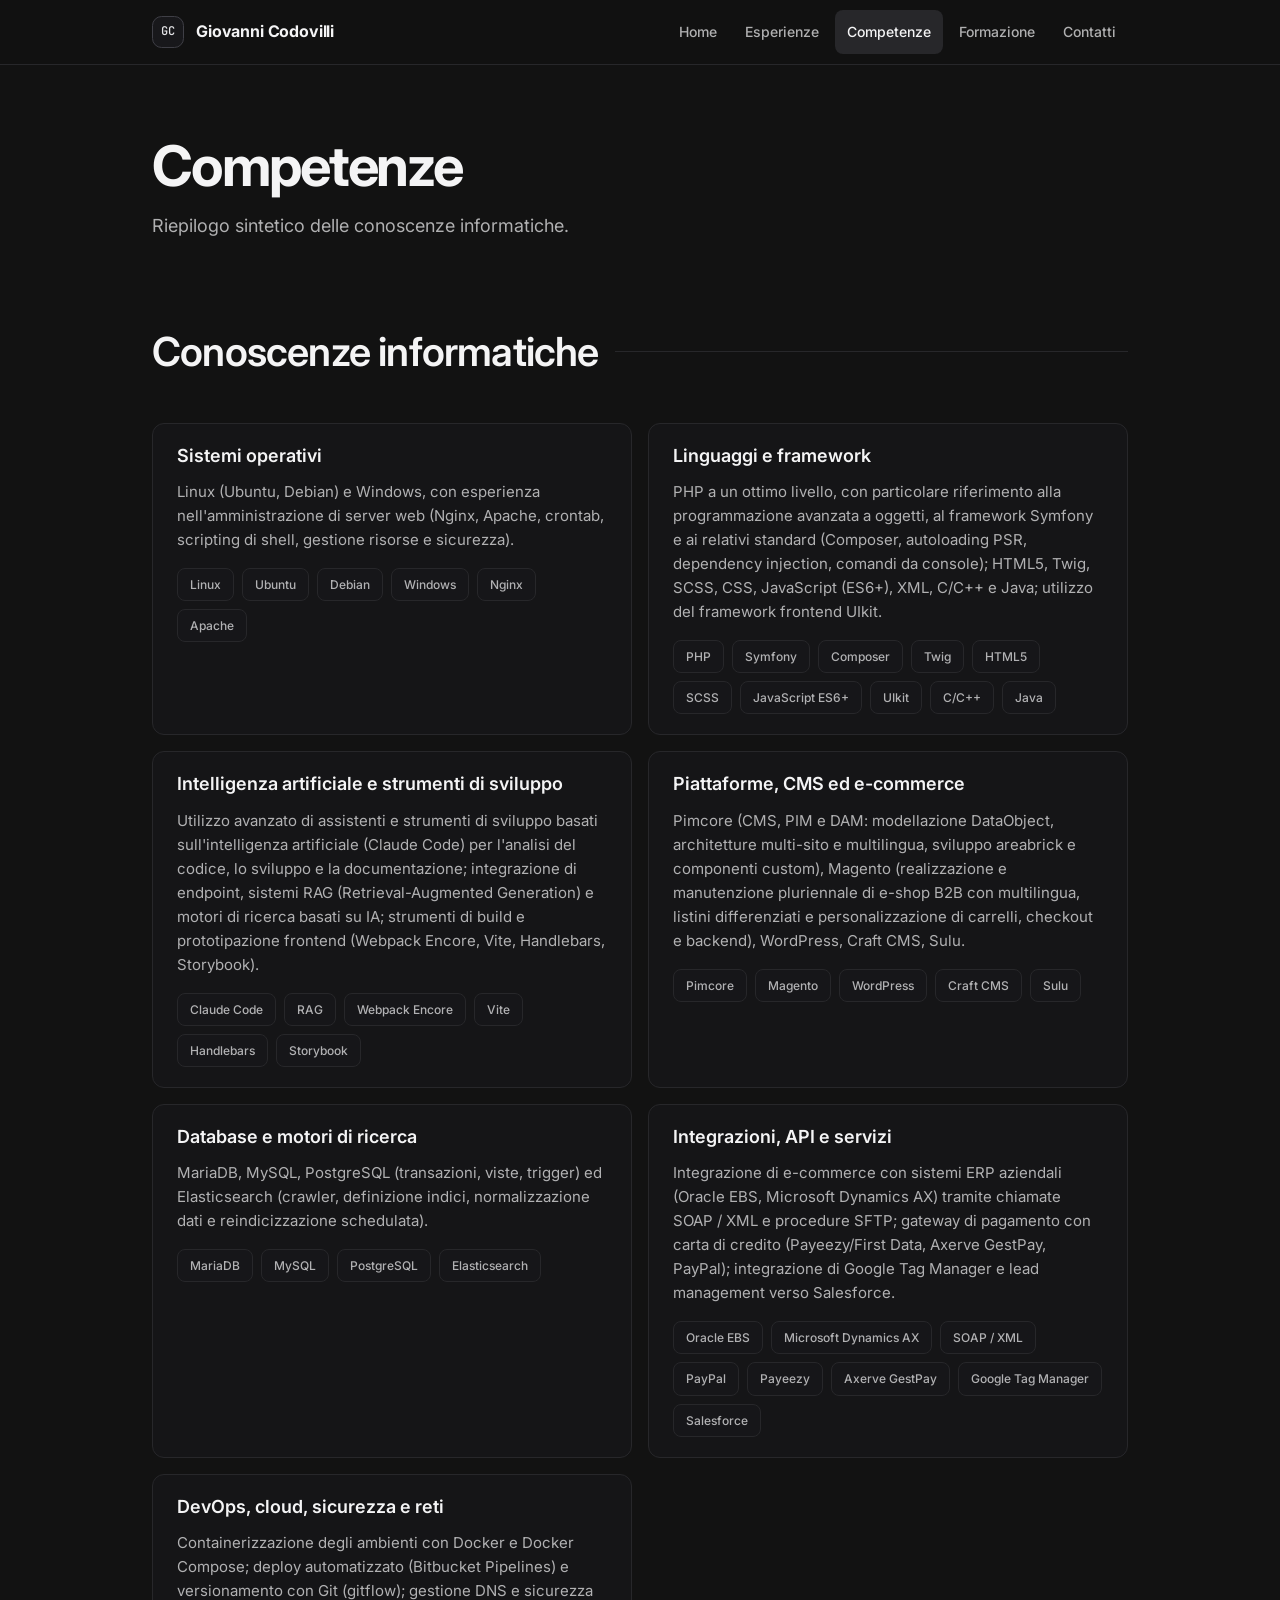
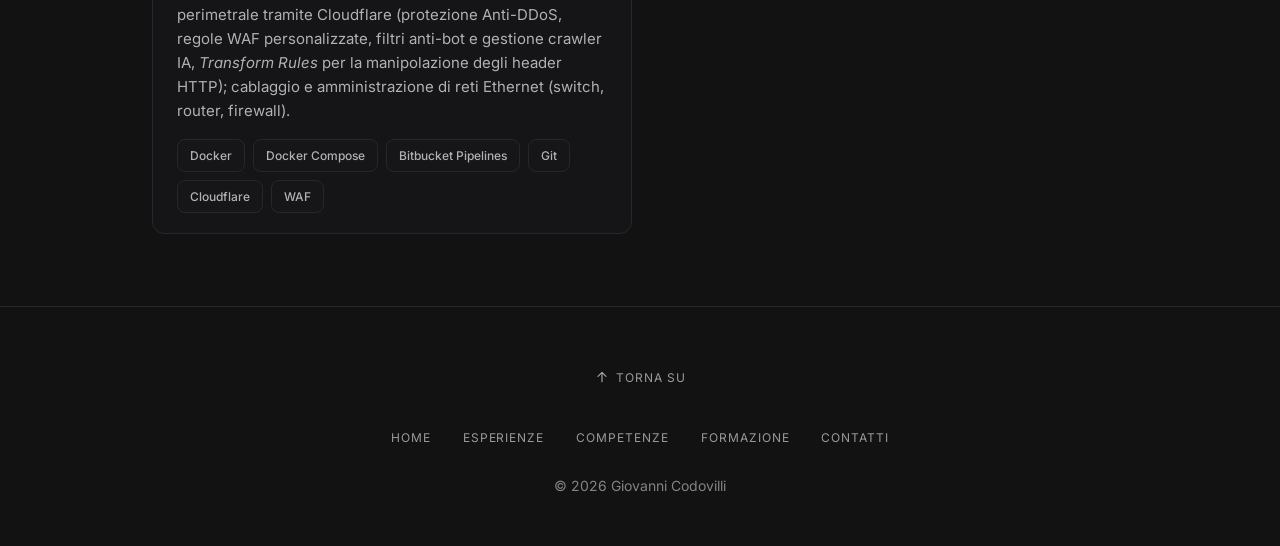
==== competenze.html @ b134d9f5 "[dev] prima versione minisito cv" ====
<!doctype html>
<html lang="it">
<head>
    <meta charset="utf-8">
    <meta name="viewport" content="width=device-width, initial-scale=1">
    <meta name="robots" content="noindex, nofollow">
    <title>Competenze — Giovanni Codovilli</title>
    <meta name="description" content="Competenze informatiche di Giovanni Codovilli: PHP, Symfony, Pimcore, Magento, Elasticsearch, Docker, integrazioni ERP.">
    <meta name="theme-color" content="#121212">
    <link rel="icon" href="img/favicon.svg" type="image/svg+xml">
    <link rel="preconnect" href="https://fonts.googleapis.com">
    <link rel="preconnect" href="https://fonts.gstatic.com" crossorigin>
    <link rel="stylesheet" href="https://fonts.googleapis.com/css2?family=Inter:wght@400;500;600;700&amp;family=JetBrains+Mono:wght@400;500&amp;display=swap">
    <link rel="stylesheet" href="css/style.css">
    <script src="js/main.js" defer></script>
</head>
<body id="top">
<a class="skip-link" href="#contenuto">Vai al contenuto</a>

<header class="site-header">
    <div class="container">
        <a class="brand" href="index.html"><span class="brand-mark" aria-hidden="true">GC</span>Giovanni Codovilli</a>
        <nav class="site-nav" aria-label="Navigazione principale">
            <ul>
                <li><a href="index.html">Home</a></li>
                <li><a href="esperienze.html">Esperienze</a></li>
                <li><a href="competenze.html" aria-current="page">Competenze</a></li>
                <li><a href="formazione.html">Formazione</a></li>
                <li><a href="contatti.html">Contatti</a></li>
            </ul>
        </nav>
    </div>
</header>

<main id="contenuto">
    <div class="page-intro">
        <div class="container">
            <h1>Competenze</h1>
            <p>Riepilogo sintetico delle conoscenze informatiche.</p>
        </div>
    </div>

    <section class="section" aria-labelledby="conoscenze">
        <div class="container">
            <div class="section-title"><h2 id="conoscenze">Conoscenze informatiche</h2></div>
            <div class="cards cards--2">
                <article class="card">
                    <h3>Sistemi operativi</h3>
                    <p>Linux (Ubuntu, Debian) e Windows, con esperienza nell'amministrazione di server web (Nginx, Apache, crontab, scripting di shell, gestione risorse e sicurezza).</p>
                    <ul class="tags" aria-label="Parole chiave: Sistemi operativi">
                        <li class="tag">Linux</li>
                        <li class="tag">Ubuntu</li>
                        <li class="tag">Debian</li>
                        <li class="tag">Windows</li>
                        <li class="tag">Nginx</li>
                        <li class="tag">Apache</li>
                    </ul>
                </article>
                <article class="card">
                    <h3>Linguaggi e framework</h3>
                    <p>PHP a un ottimo livello, con particolare riferimento alla programmazione avanzata a oggetti, al framework Symfony e ai relativi standard (Composer, autoloading PSR, dependency injection, comandi da console); HTML5, Twig, SCSS, CSS, JavaScript (ES6+), XML, C/C++ e Java; utilizzo del framework frontend UIkit.</p>
                    <ul class="tags" aria-label="Parole chiave: Linguaggi e framework">
                        <li class="tag">PHP</li>
                        <li class="tag">Symfony</li>
                        <li class="tag">Composer</li>
                        <li class="tag">Twig</li>
                        <li class="tag">HTML5</li>
                        <li class="tag">SCSS</li>
                        <li class="tag">JavaScript ES6+</li>
                        <li class="tag">UIkit</li>
                        <li class="tag">C/C++</li>
                        <li class="tag">Java</li>
                    </ul>
                </article>
                <article class="card">
                    <h3>Intelligenza artificiale e strumenti di sviluppo</h3>
                    <p>Utilizzo avanzato di assistenti e strumenti di sviluppo basati sull'intelligenza artificiale (Claude Code) per l'analisi del codice, lo sviluppo e la documentazione; integrazione di endpoint, sistemi RAG (Retrieval-Augmented Generation) e motori di ricerca basati su IA; strumenti di build e prototipazione frontend (Webpack Encore, Vite, Handlebars, Storybook).</p>
                    <ul class="tags" aria-label="Parole chiave: Intelligenza artificiale e strumenti di sviluppo">
                        <li class="tag">Claude Code</li>
                        <li class="tag">RAG</li>
                        <li class="tag">Webpack Encore</li>
                        <li class="tag">Vite</li>
                        <li class="tag">Handlebars</li>
                        <li class="tag">Storybook</li>
                    </ul>
                </article>
                <article class="card">
                    <h3>Piattaforme, CMS ed e-commerce</h3>
                    <p>Pimcore (CMS, PIM e DAM: modellazione DataObject, architetture multi-sito e multilingua, sviluppo areabrick e componenti custom), Magento (realizzazione e manutenzione pluriennale di e-shop B2B con multilingua, listini differenziati e personalizzazione di carrelli, checkout e backend), WordPress, Craft CMS, Sulu.</p>
                    <ul class="tags" aria-label="Parole chiave: Piattaforme, CMS ed e-commerce">
                        <li class="tag">Pimcore</li>
                        <li class="tag">Magento</li>
                        <li class="tag">WordPress</li>
                        <li class="tag">Craft CMS</li>
                        <li class="tag">Sulu</li>
                    </ul>
                </article>
                <article class="card">
                    <h3>Database e motori di ricerca</h3>
                    <p>MariaDB, MySQL, PostgreSQL (transazioni, viste, trigger) ed Elasticsearch (crawler, definizione indici, normalizzazione dati e reindicizzazione schedulata).</p>
                    <ul class="tags" aria-label="Parole chiave: Database e motori di ricerca">
                        <li class="tag">MariaDB</li>
                        <li class="tag">MySQL</li>
                        <li class="tag">PostgreSQL</li>
                        <li class="tag">Elasticsearch</li>
                    </ul>
                </article>
                <article class="card">
                    <h3>Integrazioni, API e servizi</h3>
                    <p>Integrazione di e-commerce con sistemi ERP aziendali (Oracle EBS, Microsoft Dynamics AX) tramite chiamate SOAP / XML e procedure SFTP; gateway di pagamento con carta di credito (Payeezy/First Data, Axerve GestPay, PayPal); integrazione di Google Tag Manager e lead management verso Salesforce.</p>
                    <ul class="tags" aria-label="Parole chiave: Integrazioni, API e servizi">
                        <li class="tag">Oracle EBS</li>
                        <li class="tag">Microsoft Dynamics AX</li>
                        <li class="tag">SOAP / XML</li>
                        <li class="tag">PayPal</li>
                        <li class="tag">Payeezy</li>
                        <li class="tag">Axerve GestPay</li>
                        <li class="tag">Google Tag Manager</li>
                        <li class="tag">Salesforce</li>
                    </ul>
                </article>
                <article class="card">
                    <h3>DevOps, cloud, sicurezza e reti</h3>
                    <p>Containerizzazione degli ambienti con Docker e Docker Compose; deploy automatizzato (Bitbucket Pipelines) e versionamento con Git (gitflow); gestione DNS e sicurezza perimetrale tramite Cloudflare (protezione Anti-DDoS, regole WAF personalizzate, filtri anti-bot e gestione crawler IA, <em>Transform Rules</em> per la manipolazione degli header HTTP); cablaggio e amministrazione di reti Ethernet (switch, router, firewall).</p>
                    <ul class="tags" aria-label="Parole chiave: DevOps, cloud, sicurezza e reti">
                        <li class="tag">Docker</li>
                        <li class="tag">Docker Compose</li>
                        <li class="tag">Bitbucket Pipelines</li>
                        <li class="tag">Git</li>
                        <li class="tag">Cloudflare</li>
                        <li class="tag">WAF</li>
                    </ul>
                </article>
            </div>
        </div>
    </section>
</main>

<footer class="site-footer">
    <div class="container">
        <a class="back-to-top" href="#top">
            <svg class="icon" viewBox="0 0 24 24" fill="none" stroke="currentColor" stroke-width="1.8" stroke-linecap="round" stroke-linejoin="round" aria-hidden="true"><path d="M12 19V5M6 11l6-6 6 6"/></svg>
            Torna su
        </a>
        <nav class="footer-nav" aria-label="Navigazione nel piè di pagina">
            <ul>
                <li><a href="index.html">Home</a></li>
                <li><a href="esperienze.html">Esperienze</a></li>
                <li><a href="competenze.html">Competenze</a></li>
                <li><a href="formazione.html">Formazione</a></li>
                <li><a href="contatti.html">Contatti</a></li>
            </ul>
        </nav>
        <p class="copyright">© 2026 Giovanni Codovilli</p>
    </div>
</footer>
</body>
</html>
---- css/style.css ----
/* Mini sito CV — Giovanni Codovilli
   Tema scuro "charcoal" ispirato a javier.self.cv, scritto da zero.
   Tutti i percorsi del sito sono relativi: si può caricare così com'è su https://codonet.altervista.org */

:root {
    --bg: #121212;
    --surface: #18181b;
    --text: #f4f4f5;
    --text-80: rgb(244 244 245 / .8);
    --text-70: rgb(244 244 245 / .7);
    --text-60: rgb(244 244 245 / .6);
    --text-50: rgb(244 244 245 / .5);
    --border: #27272a;
    --accent: #e4e4e7;
    --accent-dark: #a1a1aa;
    --accent-darker: #09090b;
    --muted: #27272a;
    --muted-alt: #3f3f46;
    --font-body: "Inter", system-ui, -apple-system, "Segoe UI", Roboto, sans-serif;
    --font-mono: "JetBrains Mono", ui-monospace, SFMono-Regular, Menlo, Consolas, monospace;
    --container: 64rem;
    --header-h: 4rem;
}

*,
*::before,
*::after {
    box-sizing: border-box;
}

html {
    scroll-behavior: smooth;
    scroll-padding-top: calc(var(--header-h) + 1rem);
    -webkit-text-size-adjust: 100%;
}

body {
    margin: 0;
    background: var(--bg);
    color: var(--text);
    font-family: var(--font-body);
    font-size: 1rem;
    line-height: 1.6;
    -webkit-font-smoothing: antialiased;
}

img,
svg {
    display: block;
    max-width: 100%;
}

a {
    color: inherit;
}

:focus-visible {
    outline: 2px solid var(--accent);
    outline-offset: 3px;
    border-radius: 4px;
}

.visually-hidden {
    position: absolute !important;
    width: 1px;
    height: 1px;
    padding: 0;
    margin: -1px;
    overflow: hidden;
    clip: rect(0 0 0 0);
    white-space: nowrap;
    border: 0;
}

.skip-link {
    position: absolute;
    left: 1rem;
    top: -10rem;
    z-index: 100;
    padding: .75rem 1rem;
    border-radius: .5rem;
    background: var(--text);
    color: var(--bg);
    font-weight: 600;
    text-decoration: none;
}

.skip-link:focus {
    top: 1rem;
}

.container {
    width: 100%;
    max-width: var(--container);
    margin: 0 auto;
    padding: 0 1.5rem;
}

/* ===== Header e navigazione ===== */
.site-header {
    position: sticky;
    top: 0;
    z-index: 50;
    border-bottom: 1px solid var(--border);
    background: rgb(18 18 18 / .82);
    -webkit-backdrop-filter: blur(12px);
    backdrop-filter: blur(12px);
}

.site-header .container {
    display: flex;
    align-items: center;
    justify-content: space-between;
    gap: 1rem;
    min-height: var(--header-h);
}

.brand {
    display: inline-flex;
    align-items: center;
    gap: .75rem;
    min-height: 2.75rem;
    font-weight: 700;
    letter-spacing: -.01em;
    text-decoration: none;
    white-space: nowrap;
}

.brand-mark {
    display: grid;
    place-items: center;
    width: 2rem;
    height: 2rem;
    border: 1px solid var(--muted-alt);
    border-radius: .6rem;
    background: var(--surface);
    font-family: var(--font-mono);
    font-size: .75rem;
    font-weight: 500;
    color: var(--accent);
}

.site-nav ul {
    display: flex;
    gap: .25rem;
    margin: 0;
    padding: 0;
    list-style: none;
}

.site-nav a {
    display: inline-flex;
    align-items: center;
    min-height: 2.75rem;
    padding: 0 .75rem;
    border-radius: .5rem;
    color: var(--text-70);
    font-size: .875rem;
    font-weight: 500;
    text-decoration: none;
    transition: color .2s ease, background-color .2s ease;
}

.site-nav a:hover {
    color: var(--text);
    background: rgb(63 63 70 / .35);
}

.site-nav a[aria-current="page"] {
    color: var(--text);
    background: var(--muted);
}

/* ===== Hero ===== */
.hero {
    position: relative;
    overflow: hidden;
    padding: 5rem 0 4rem;
}

.hero::before,
.hero::after {
    content: "";
    position: absolute;
    pointer-events: none;
}

.hero::before {
    inset: 0;
    background: radial-gradient(circle at top right, rgb(244 244 245 / .08), transparent 46%);
}

.hero::after {
    left: -5rem;
    bottom: -7rem;
    width: 20rem;
    height: 20rem;
    border-radius: 50%;
    background: rgb(63 63 70 / .22);
    filter: blur(88px);
}

.hero .container {
    position: relative;
    z-index: 1;
    display: grid;
    gap: 2.5rem;
}

.hero-name {
    margin: 0;
    font-size: clamp(2.6rem, 8vw, 4.5rem);
    font-weight: 700;
    line-height: 1.02;
    letter-spacing: -.04em;
}

.hero-headline {
    margin: 1rem 0 0;
    max-width: 48rem;
    color: var(--text-80);
    font-size: clamp(1.15rem, 2.6vw, 1.5rem);
    font-weight: 500;
    line-height: 1.4;
}

.hero-summary {
    margin: 0;
    max-width: 48rem;
    color: var(--text-70);
    font-size: 1.125rem;
    line-height: 1.8;
}

.hero-meta {
    display: flex;
    flex-wrap: wrap;
    gap: .5rem 1.5rem;
    margin: 0;
    padding: 0;
    list-style: none;
    color: var(--text-70);
    font-size: .875rem;
}

.hero-meta li,
.hero-meta a {
    display: inline-flex;
    align-items: center;
    gap: .5rem;
    min-height: 2.75rem;
    text-decoration: none;
    transition: color .2s ease;
}

.hero-meta a:hover {
    color: var(--text);
    text-decoration: underline;
    text-underline-offset: 4px;
}

.icon {
    flex-shrink: 0;
    width: 1rem;
    height: 1rem;
    color: var(--accent-dark);
}

.hero-photo {
    width: 100%;
    max-width: 280px;
    margin: 0 auto;
}

.photo-shell {
    overflow: hidden;
    border: 1px solid var(--border);
    border-radius: 2.2rem;
    background: var(--surface);
    transition: box-shadow .3s ease;
}

.photo-shell:hover {
    box-shadow: 0 0 36px 8px rgb(228 228 231 / .2);
}

.photo-shell img {
    width: 100%;
    height: auto;
    aspect-ratio: 1 / 1;
    object-fit: cover;
}

/* foto sotto il titolo su mobile/tablet, a destra su desktop */
.hero-photo--desktop {
    display: none;
}

@media (min-width: 64rem) {
    .hero-photo--mobile {
        display: none;
    }

    .hero-photo--desktop {
        display: block;
    }

    .hero {
        padding: 7rem 0 6rem;
    }

    .hero .container {
        grid-template-columns: minmax(0, 1fr) 320px;
        align-items: start;
    }

    .hero-photo {
        max-width: none;
        margin: 0;
    }
}

/* ===== Pulsanti ===== */
.buttons {
    display: flex;
    flex-wrap: wrap;
    gap: .75rem;
}

.button {
    display: inline-flex;
    align-items: center;
    justify-content: center;
    gap: .625rem;
    min-height: 2.75rem;
    padding: .75rem 1.25rem;
    border: 1px solid;
    border-radius: .5rem;
    font-size: .875rem;
    font-weight: 500;
    text-decoration: none;
    transition: background-color .3s ease, border-color .3s ease, color .3s ease, box-shadow .3s ease;
}

.button--primary {
    color: rgb(244 244 245 / .95);
    background-color: #202023;
    background-image: linear-gradient(180deg, rgb(244 244 245 / .04), transparent);
    border-color: rgb(244 244 245 / .2);
    box-shadow: inset 0 1px rgb(244 244 245 / .05), 0 4px 12px rgb(9 9 11 / .25);
}

.button--primary:hover {
    background-color: #2e2e33;
    border-color: rgb(244 244 245 / .32);
    box-shadow: inset 0 1px rgb(244 244 245 / .07), 0 6px 18px rgb(9 9 11 / .35);
}

.button--secondary {
    color: var(--text-80);
    background-color: rgb(24 24 27 / .6);
    border-color: rgb(244 244 245 / .12);
}

.button--secondary:hover {
    color: var(--text);
    background-color: var(--muted);
    border-color: rgb(244 244 245 / .3);
}

.button .icon {
    color: currentColor;
}

/* ===== Sezioni ===== */
.section {
    padding: 4.5rem 0;
}

.section--alt {
    background: rgb(24 24 27 / .2);
}

.page-intro {
    padding: 4.5rem 0 1rem;
}

.page-intro h1 {
    margin: 0;
    font-size: clamp(2.2rem, 6vw, 3.5rem);
    font-weight: 700;
    line-height: 1.05;
    letter-spacing: -.04em;
}

.page-intro p {
    margin: 1rem 0 0;
    max-width: 44rem;
    color: var(--text-70);
    font-size: 1.125rem;
}

.section-title {
    display: flex;
    align-items: center;
    gap: 1rem;
    margin: 0 0 3rem;
}

.section-title h2 {
    margin: 0;
    font-size: clamp(1.75rem, 4vw, 2.5rem);
    font-weight: 600;
    line-height: 1.15;
    letter-spacing: -.02em;
}

.section-title::after {
    content: "";
    flex: 1;
    height: 1px;
    background: var(--border);
}

.lead {
    margin: 0;
    max-width: 48rem;
    color: var(--text-80);
    font-size: 1.0625rem;
    line-height: 1.8;
}

.lead + .lead {
    margin-top: 1.25rem;
}

/* ===== Voci (esperienze, formazione) ===== */
.entries {
    display: grid;
    gap: 3rem;
}

.entry {
    border-top: 1px solid rgb(39 39 42 / .8);
    padding-top: 2rem;
    transition: border-color .3s ease;
}

.entries > .entry:first-child {
    border-top: 0;
    padding-top: 0;
}

.entry:hover,
.entry:focus-within {
    border-color: rgb(244 244 245 / .25);
}

.entry h3 {
    margin: 0;
    font-size: 1.5rem;
    font-weight: 600;
    line-height: 1.3;
    transition: text-shadow .25s ease;
}

.entry:hover h3 {
    text-shadow: 0 0 .5rem rgb(244 244 245 / .48), 0 0 1.2rem rgb(228 228 231 / .36);
}

.entry-head {
    display: flex;
    flex-direction: column;
    gap: .75rem;
    margin-bottom: 1.25rem;
}

.entry-org {
    margin: .5rem 0 0;
    color: var(--text-70);
    font-size: 1.125rem;
}

.entry-note {
    margin: .25rem 0 0;
    color: var(--text-60);
    font-size: .875rem;
}

.date {
    flex-shrink: 0;
    margin: 0;
    color: var(--text-60);
    font-family: var(--font-mono);
    font-size: .75rem;
    line-height: 1.6;
    white-space: nowrap;
}

@media (min-width: 48rem) {
    .entry-head {
        flex-direction: row;
        align-items: flex-start;
        justify-content: space-between;
    }

    .entry-head .date {
        padding-top: .45rem;
    }
}

.list {
    margin: 0;
    padding-left: 1.25rem;
    color: var(--text-70);
}

.list li + li {
    margin-top: .6rem;
}

.list strong {
    color: var(--text);
    font-weight: 600;
}

.subhead {
    margin: 2rem 0 1rem;
    color: var(--text-60);
    font-size: .75rem;
    font-weight: 600;
    letter-spacing: .08em;
    text-transform: uppercase;
}

/* ===== Card e tag ===== */
.cards {
    display: grid;
    gap: 1rem;
}

@media (min-width: 48rem) {
    .cards--2 {
        grid-template-columns: repeat(2, minmax(0, 1fr));
    }

    .cards--3 {
        grid-template-columns: repeat(3, minmax(0, 1fr));
    }
}

.card {
    min-width: 0;
    padding: 1.25rem 1.5rem;
    border: 1px solid var(--border);
    border-radius: .75rem;
    background: rgb(24 24 27 / .6);
    overflow-wrap: anywhere;
    transition: border-color .3s ease, background-color .3s ease;
}

.card:hover,
.card:focus-within {
    background: rgb(63 63 70 / .52);
    border-color: rgb(63 63 70 / .9);
}

.card h3 {
    margin: 0;
    font-size: 1.125rem;
    font-weight: 600;
    line-height: 1.35;
}

.card-title {
    margin: 0;
    font-size: 1.125rem;
    font-weight: 600;
    line-height: 1.35;
}

/* card raggiunta da un link con #ancora (es. dalla home) */
.card:target {
    border-color: rgb(244 244 245 / .35);
    box-shadow: 0 0 0 1px rgb(244 244 245 / .2);
}

.card .date {
    margin-top: .35rem;
}

.card p {
    margin: .75rem 0 0;
    color: var(--text-70);
    font-size: .9375rem;
}

.card .card-link {
    display: inline-flex;
    align-items: center;
    gap: .4rem;
    min-height: 2.75rem;
    margin-top: .25rem;
    color: var(--text-70);
    font-size: .875rem;
    font-weight: 500;
    text-underline-offset: 4px;
}

.card .card-link:hover {
    color: var(--text);
}

.tags {
    display: flex;
    flex-wrap: wrap;
    gap: .5rem;
    margin: 1rem 0 0;
    padding: 0;
    list-style: none;
}

.tag {
    display: inline-flex;
    max-width: 100%;
    padding: .375rem .75rem;
    border: 1px solid var(--border);
    border-radius: .5rem;
    background: rgb(24 24 27 / .6);
    color: var(--text-70);
    font-size: .75rem;
    font-weight: 500;
    line-height: 1.6;
    overflow-wrap: anywhere;
    transition: background-color .2s ease, border-color .2s ease, color .2s ease;
}

.tag:hover {
    background: rgb(63 63 70 / .5);
    border-color: rgb(244 244 245 / .25);
    color: var(--text);
}

.label {
    margin: 0 0 1rem;
    color: var(--text-60);
    font-size: .75rem;
    font-weight: 600;
    letter-spacing: .08em;
    text-transform: uppercase;
}

/* ===== Elenchi di dati (contatti) ===== */
.facts {
    display: grid;
    gap: 0;
    margin: 0;
}

.facts div {
    display: grid;
    gap: .25rem;
    padding: 1rem 0;
    border-top: 1px solid rgb(39 39 42 / .8);
}

.facts div:first-child {
    border-top: 0;
}

.facts dt {
    color: var(--text-60);
    font-size: .75rem;
    font-weight: 600;
    letter-spacing: .08em;
    text-transform: uppercase;
}

.facts dd {
    margin: 0;
    color: var(--text);
    overflow-wrap: anywhere;
}

.facts a {
    text-underline-offset: 4px;
}

@media (min-width: 48rem) {
    .facts div {
        grid-template-columns: 14rem minmax(0, 1fr);
        align-items: baseline;
    }
}

.small-print {
    max-width: 48rem;
    color: var(--text-60);
    font-size: .875rem;
    line-height: 1.7;
}

/* ===== Footer ===== */
.site-footer {
    border-top: 1px solid var(--border);
    padding: 3rem 0;
    text-align: center;
}

.site-footer .container {
    display: grid;
    justify-items: center;
    gap: 1rem;
}

.footer-nav ul {
    display: flex;
    flex-wrap: wrap;
    justify-content: center;
    gap: .25rem 1rem;
    margin: 0;
    padding: 0;
    list-style: none;
}

.footer-nav a,
.back-to-top {
    display: inline-flex;
    align-items: center;
    gap: .4rem;
    min-height: 2.75rem;
    padding: 0 .5rem;
    color: var(--text-60);
    font-size: .75rem;
    letter-spacing: .08em;
    text-decoration: none;
    text-transform: uppercase;
    transition: color .3s ease, text-shadow .3s ease;
}

.footer-nav a:hover,
.back-to-top:hover {
    color: var(--text);
    text-shadow: 0 0 .45rem rgb(244 244 245 / .16), 0 0 1.2rem rgb(228 228 231 / .18);
}

.copyright {
    margin: 0;
    color: var(--text-50);
    font-size: .875rem;
}

/* ===== Mobile ===== */
@media (max-width: 47.99rem) {
    .site-header .container {
        flex-wrap: wrap;
        gap: 0;
        padding-top: .25rem;
    }

    .site-nav {
        width: calc(100% + 3rem);
        margin: 0 -1.5rem;
        padding: 0 0 .25rem;
        overflow-x: auto;
        scrollbar-width: none;
        -webkit-mask-image: linear-gradient(
            to right,
            transparent 0,
            #000 3rem,
            #000 calc(100% - 3rem),
            transparent 100%
        );
        mask-image: linear-gradient(
            to right,
            transparent 0,
            #000 3rem,
            #000 calc(100% - 3rem),
            transparent 100%
        );
    }

    .site-nav::-webkit-scrollbar {
        display: none;
    }

    .site-nav ul::before,
    .site-nav ul::after {
        content: "";
        flex: 0 0 3rem;
    }

    .site-nav a {
        padding: 0 .6rem;
        white-space: nowrap;
    }

    html {
        scroll-padding-top: 7rem;
    }
}

/* ===== Utility (in fondo, così prevalgono sui margini dei componenti) ===== */
.mt-6 { margin-top: 1.5rem; }
.mt-8 { margin-top: 2rem; }
.mt-10 { margin-top: 2.5rem; }

@media (prefers-reduced-motion: reduce) {
    html {
        scroll-behavior: auto;
    }

    *,
    *::before,
    *::after {
        transition: none !important;
    }
}

@media print {
    .site-header,
    .site-footer,
    .skip-link,
    .buttons {
        display: none;
    }

    body {
        background: #fff;
        color: #000;
    }
}
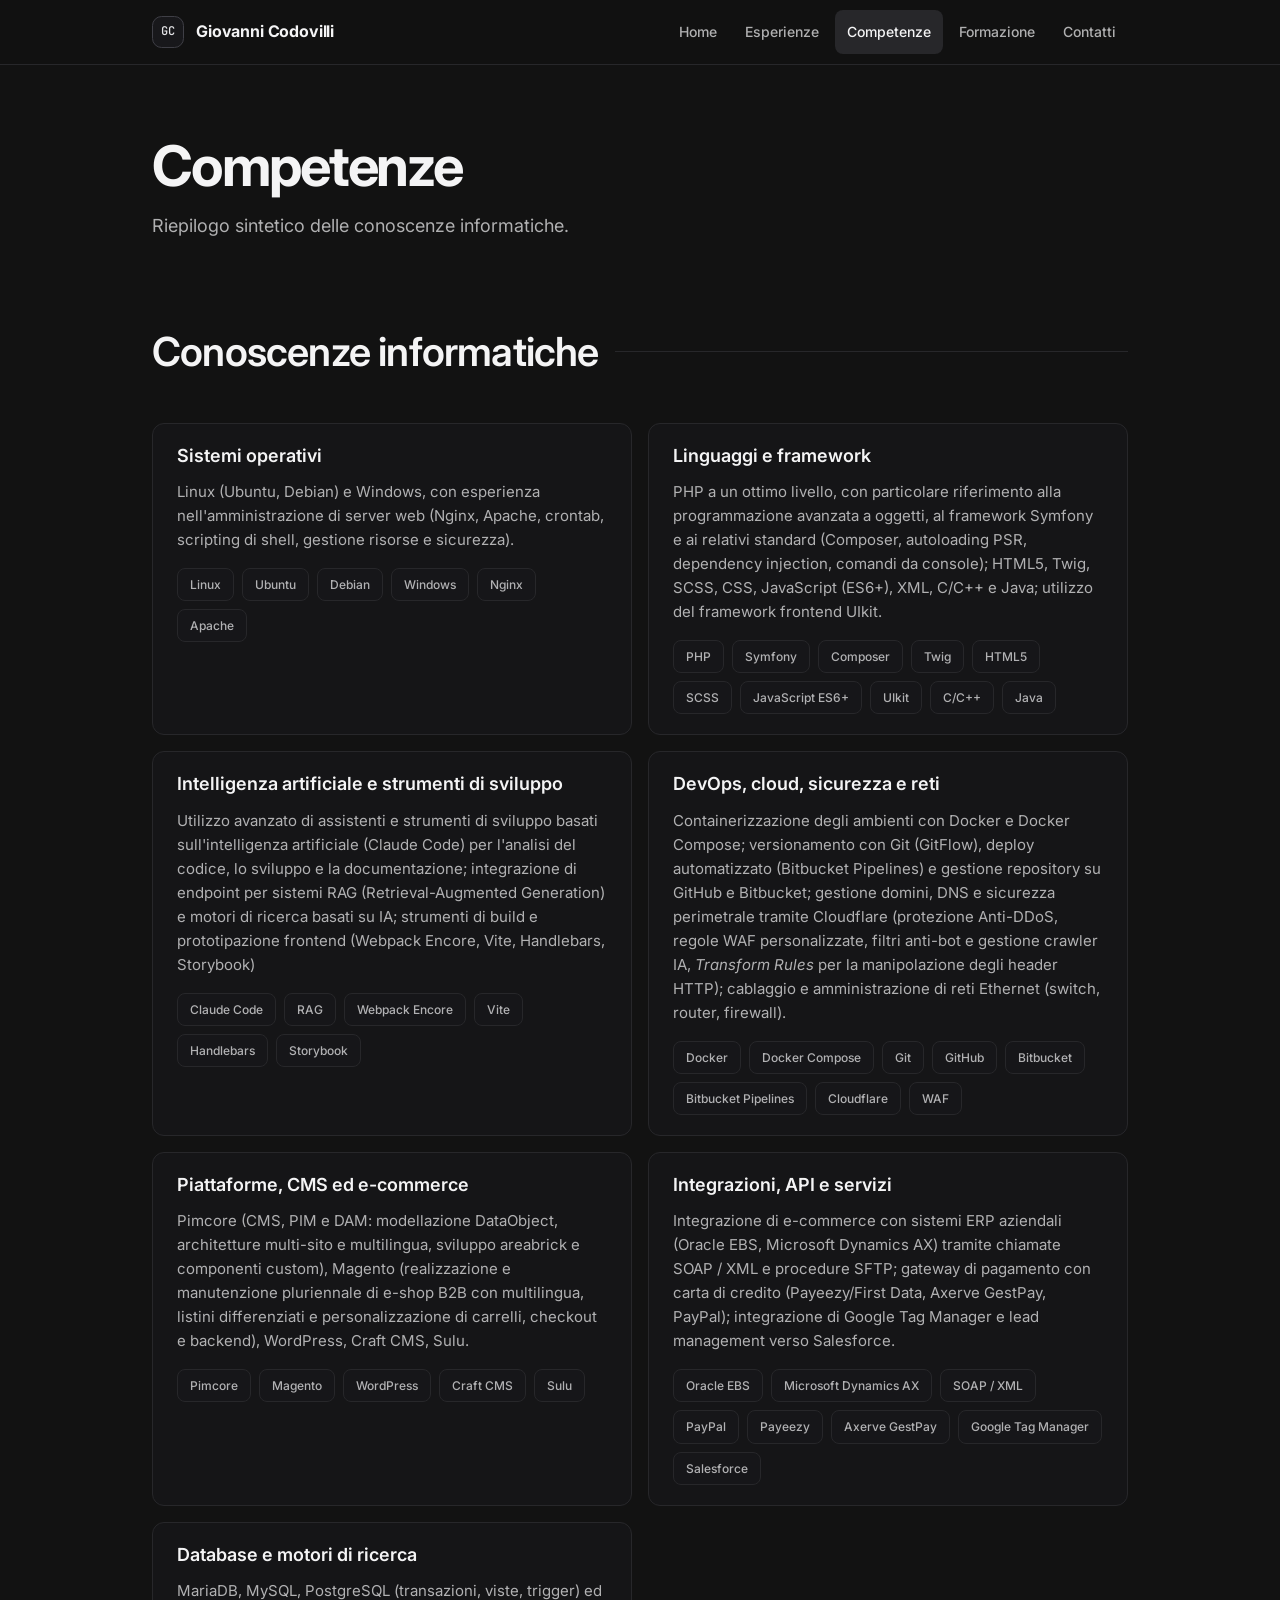
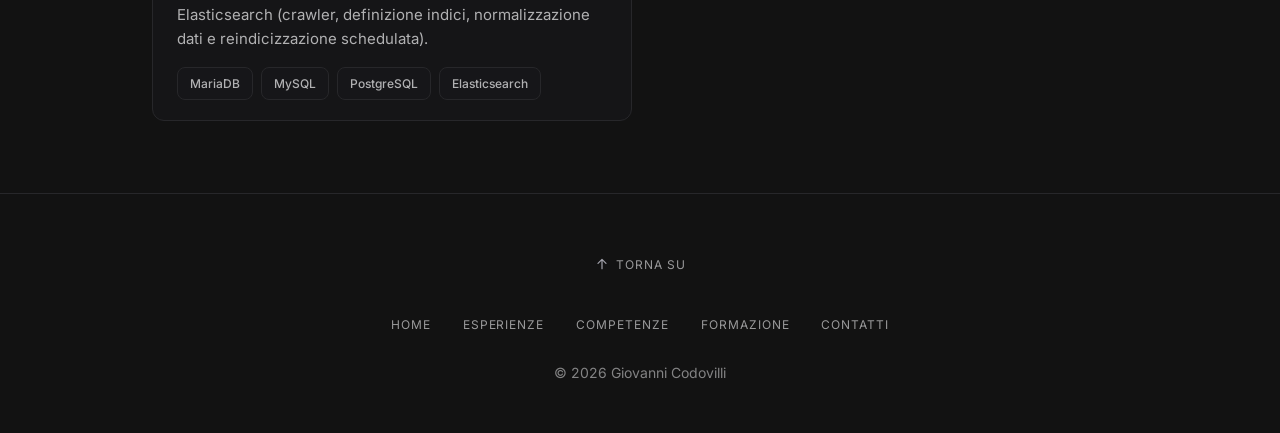
==== commit b7fdedbc: "[dev] aggiornamento foto, competenze ed esperienze" ====
--- a/competenze.html
+++ b/competenze.html
@@ -74,7 +74,7 @@
                 </article>
                 <article class="card">
                     <h3>Intelligenza artificiale e strumenti di sviluppo</h3>
-                    <p>Utilizzo avanzato di assistenti e strumenti di sviluppo basati sull'intelligenza artificiale (Claude Code) per l'analisi del codice, lo sviluppo e la documentazione; integrazione di endpoint, sistemi RAG (Retrieval-Augmented Generation) e motori di ricerca basati su IA; strumenti di build e prototipazione frontend (Webpack Encore, Vite, Handlebars, Storybook).</p>
+                    <p>Utilizzo avanzato di assistenti e strumenti di sviluppo basati sull'intelligenza artificiale (Claude Code) per l'analisi del codice, lo sviluppo e la documentazione; integrazione di endpoint per sistemi RAG (Retrieval-Augmented Generation) e motori di ricerca basati su IA; strumenti di build e prototipazione frontend (Webpack Encore, Vite, Handlebars, Storybook)</p>
                     <ul class="tags" aria-label="Parole chiave: Intelligenza artificiale e strumenti di sviluppo">
                         <li class="tag">Claude Code</li>
                         <li class="tag">RAG</li>
@@ -82,6 +82,20 @@
                         <li class="tag">Vite</li>
                         <li class="tag">Handlebars</li>
                         <li class="tag">Storybook</li>
+                    </ul>
+                </article>
+                <article class="card">
+                    <h3>DevOps, cloud, sicurezza e reti</h3>
+                    <p>Containerizzazione degli ambienti con Docker e Docker Compose; versionamento con Git (GitFlow), deploy automatizzato (Bitbucket Pipelines) e gestione repository su GitHub e Bitbucket; gestione domini, DNS e sicurezza perimetrale tramite Cloudflare (protezione Anti-DDoS, regole WAF personalizzate, filtri anti-bot e gestione crawler IA, <em>Transform Rules</em> per la manipolazione degli header HTTP); cablaggio e amministrazione di reti Ethernet (switch, router, firewall).</p>
+                    <ul class="tags" aria-label="Parole chiave: DevOps, cloud, sicurezza e reti">
+                        <li class="tag">Docker</li>
+                        <li class="tag">Docker Compose</li>
+                        <li class="tag">Git</li>
+                        <li class="tag">GitHub</li>
+                        <li class="tag">Bitbucket</li>
+                        <li class="tag">Bitbucket Pipelines</li>
+                        <li class="tag">Cloudflare</li>
+                        <li class="tag">WAF</li>
                     </ul>
                 </article>
                 <article class="card">
@@ -93,16 +107,6 @@
                         <li class="tag">WordPress</li>
                         <li class="tag">Craft CMS</li>
                         <li class="tag">Sulu</li>
-                    </ul>
-                </article>
-                <article class="card">
-                    <h3>Database e motori di ricerca</h3>
-                    <p>MariaDB, MySQL, PostgreSQL (transazioni, viste, trigger) ed Elasticsearch (crawler, definizione indici, normalizzazione dati e reindicizzazione schedulata).</p>
-                    <ul class="tags" aria-label="Parole chiave: Database e motori di ricerca">
-                        <li class="tag">MariaDB</li>
-                        <li class="tag">MySQL</li>
-                        <li class="tag">PostgreSQL</li>
-                        <li class="tag">Elasticsearch</li>
                     </ul>
                 </article>
                 <article class="card">
@@ -120,15 +124,13 @@
                     </ul>
                 </article>
                 <article class="card">
-                    <h3>DevOps, cloud, sicurezza e reti</h3>
-                    <p>Containerizzazione degli ambienti con Docker e Docker Compose; deploy automatizzato (Bitbucket Pipelines) e versionamento con Git (gitflow); gestione DNS e sicurezza perimetrale tramite Cloudflare (protezione Anti-DDoS, regole WAF personalizzate, filtri anti-bot e gestione crawler IA, <em>Transform Rules</em> per la manipolazione degli header HTTP); cablaggio e amministrazione di reti Ethernet (switch, router, firewall).</p>
-                    <ul class="tags" aria-label="Parole chiave: DevOps, cloud, sicurezza e reti">
-                        <li class="tag">Docker</li>
-                        <li class="tag">Docker Compose</li>
-                        <li class="tag">Bitbucket Pipelines</li>
-                        <li class="tag">Git</li>
-                        <li class="tag">Cloudflare</li>
-                        <li class="tag">WAF</li>
+                    <h3>Database e motori di ricerca</h3>
+                    <p>MariaDB, MySQL, PostgreSQL (transazioni, viste, trigger) ed Elasticsearch (crawler, definizione indici, normalizzazione dati e reindicizzazione schedulata).</p>
+                    <ul class="tags" aria-label="Parole chiave: Database e motori di ricerca">
+                        <li class="tag">MariaDB</li>
+                        <li class="tag">MySQL</li>
+                        <li class="tag">PostgreSQL</li>
+                        <li class="tag">Elasticsearch</li>
                     </ul>
                 </article>
             </div>
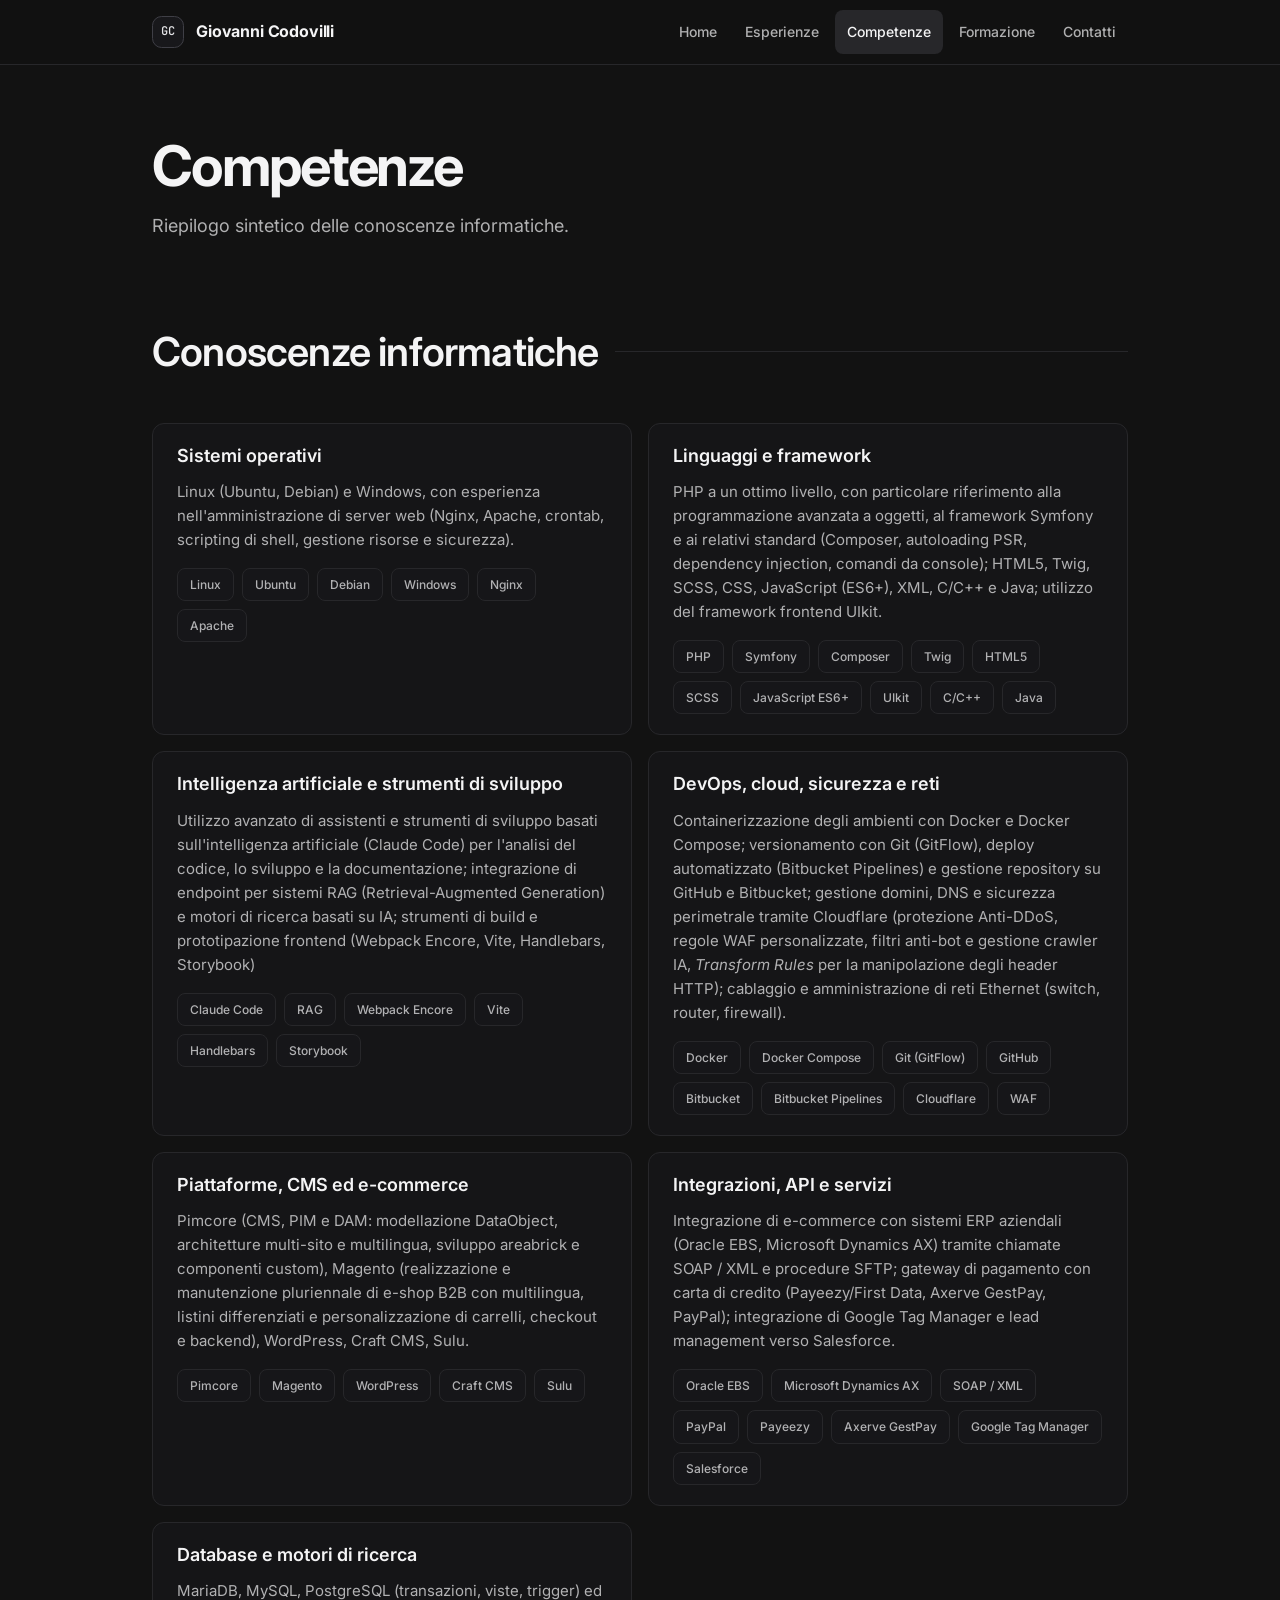
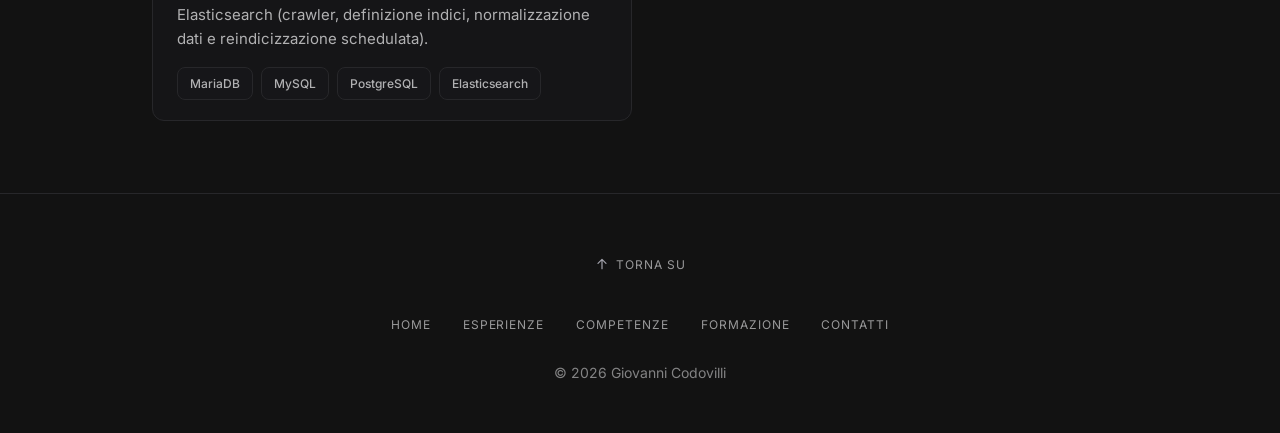
==== commit cd2b3bbe: "[dev] aggiornamento home, competenze ed esperienze" ====
--- a/competenze.html
+++ b/competenze.html
@@ -90,7 +90,7 @@
                     <ul class="tags" aria-label="Parole chiave: DevOps, cloud, sicurezza e reti">
                         <li class="tag">Docker</li>
                         <li class="tag">Docker Compose</li>
-                        <li class="tag">Git</li>
+                        <li class="tag">Git (GitFlow)</li>
                         <li class="tag">GitHub</li>
                         <li class="tag">Bitbucket</li>
                         <li class="tag">Bitbucket Pipelines</li>
